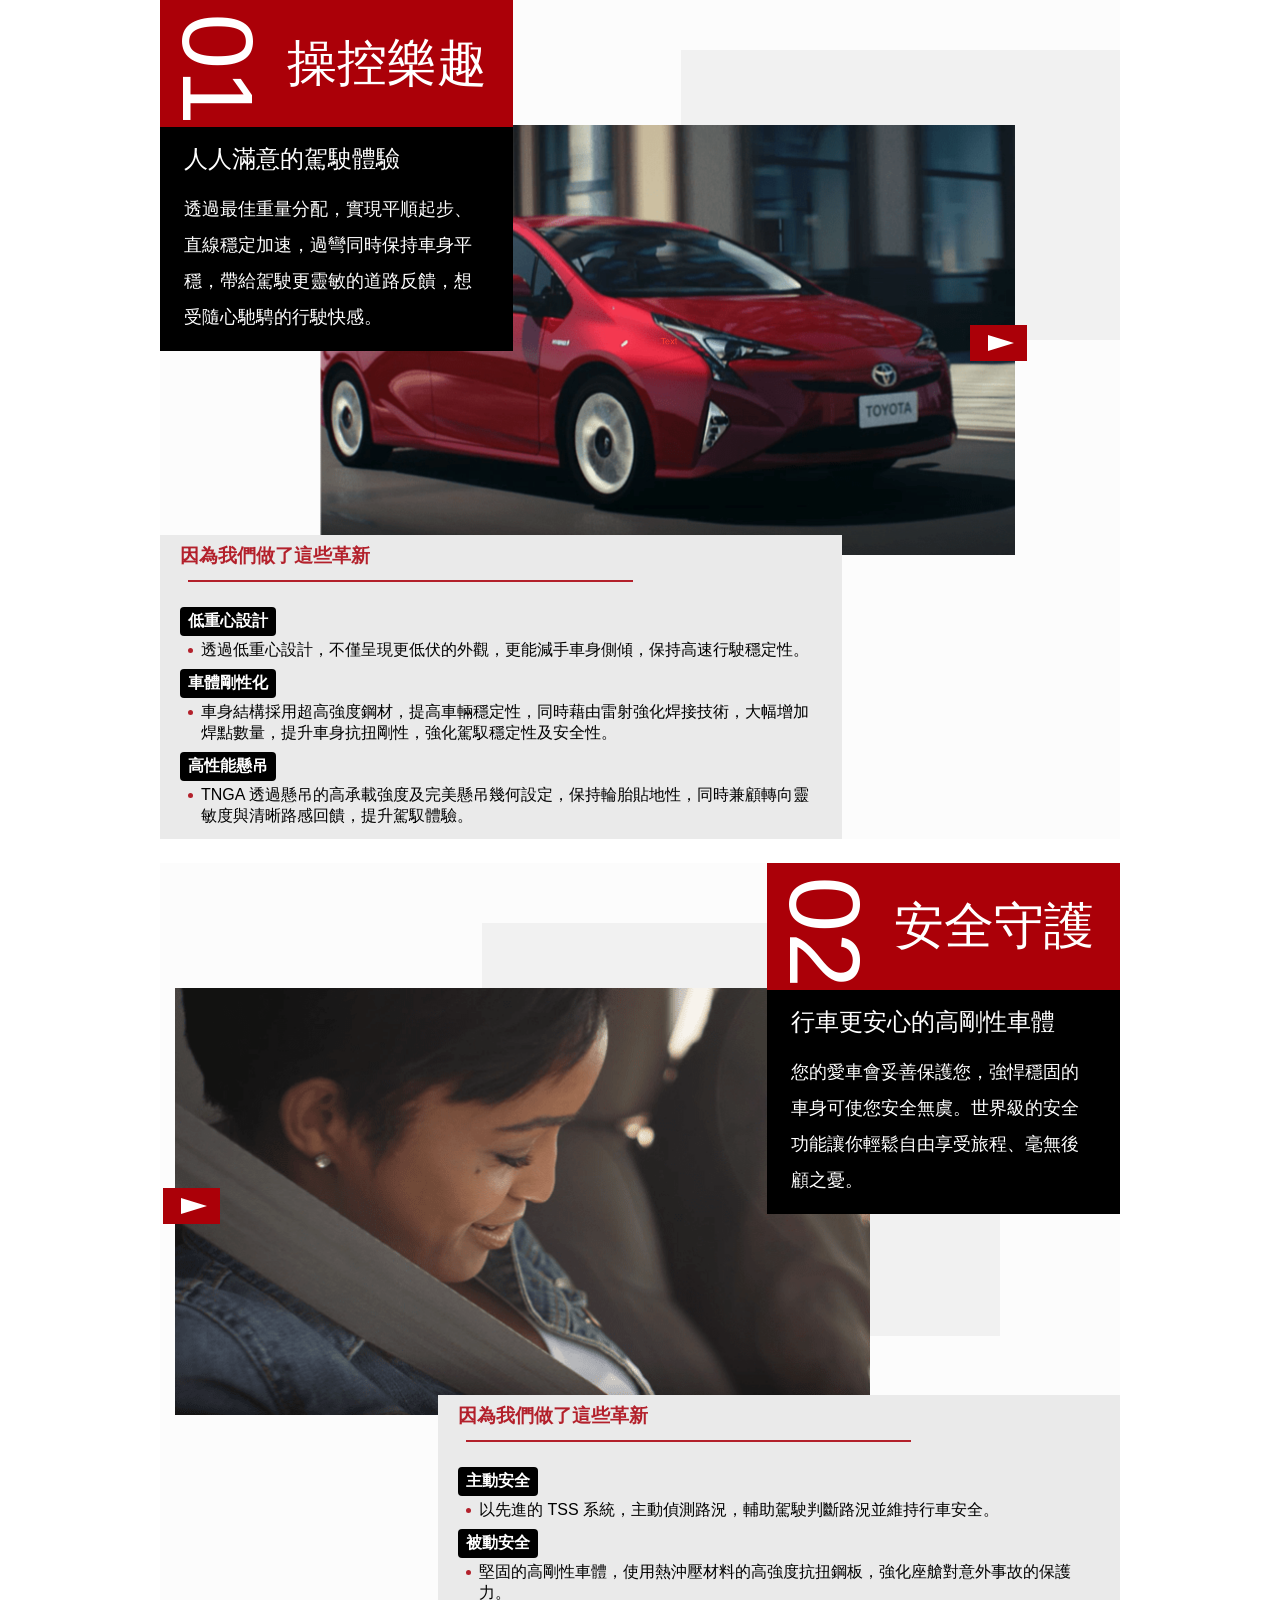
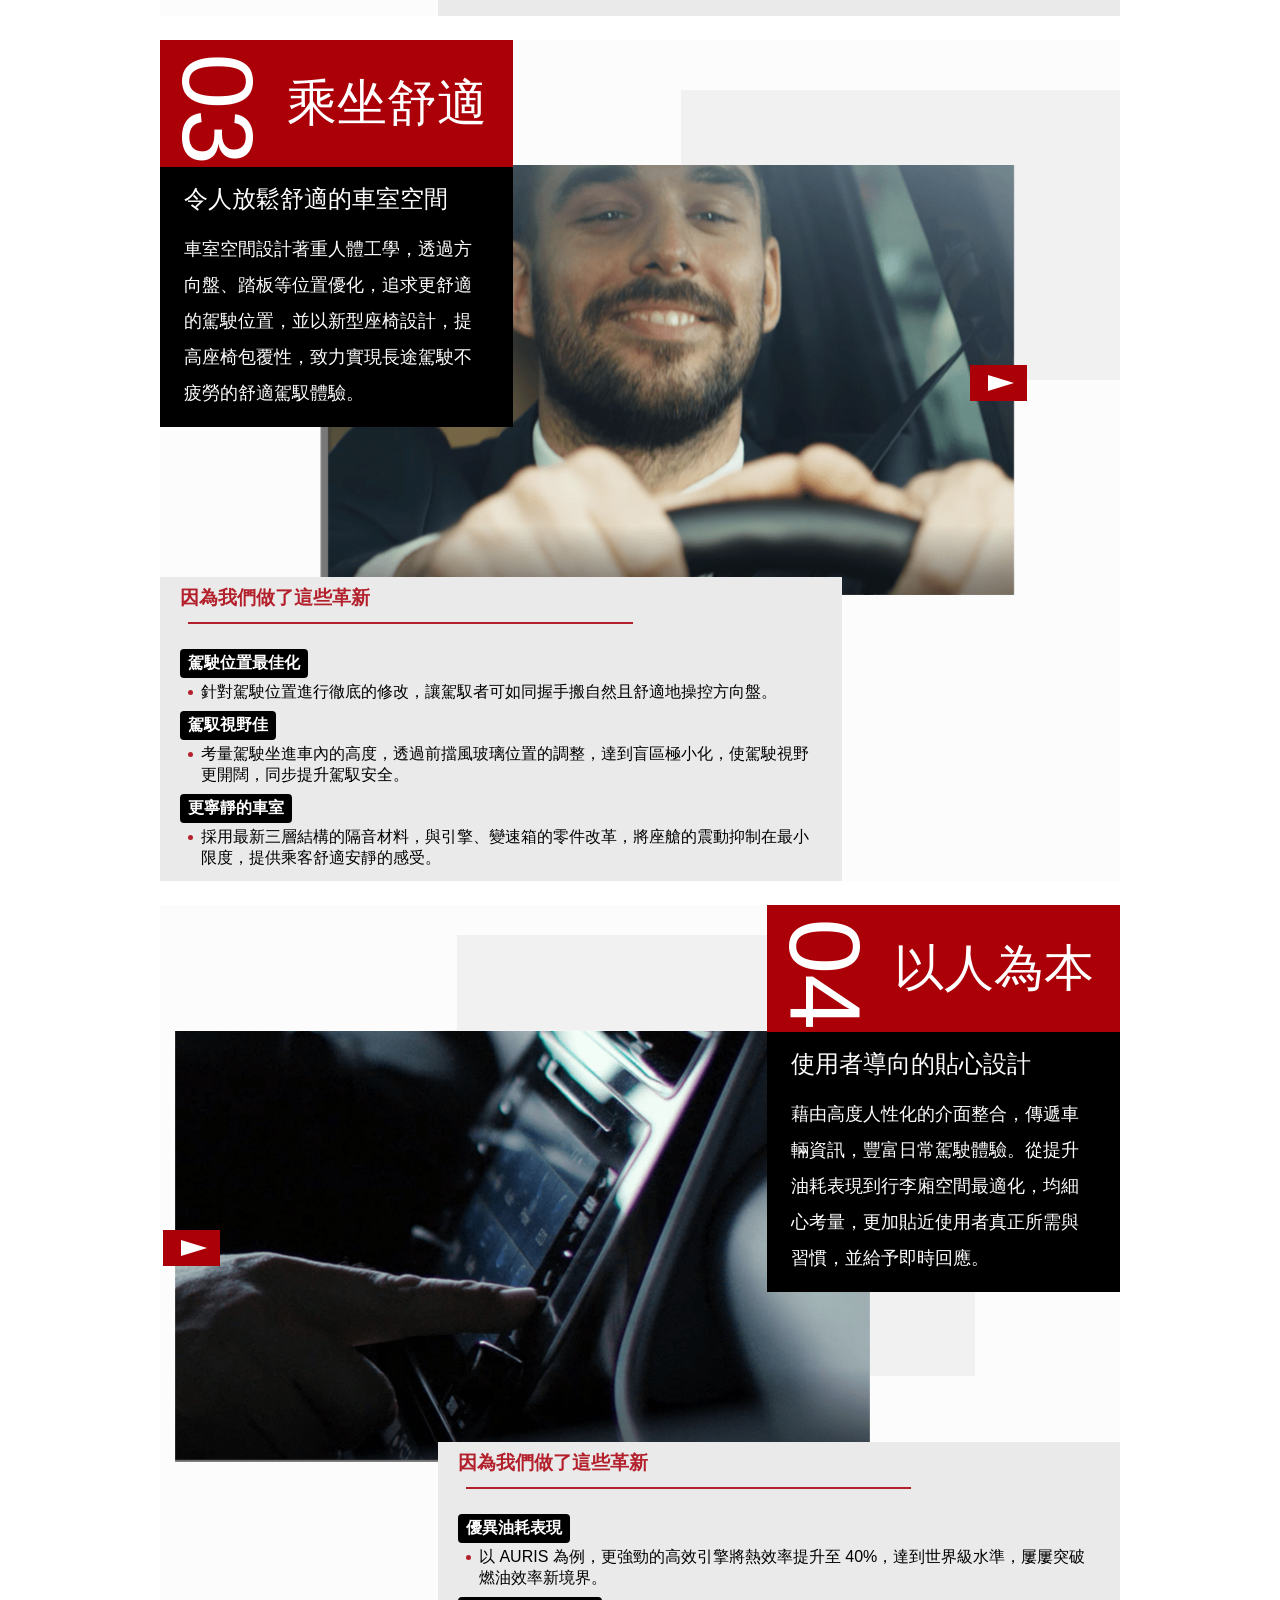
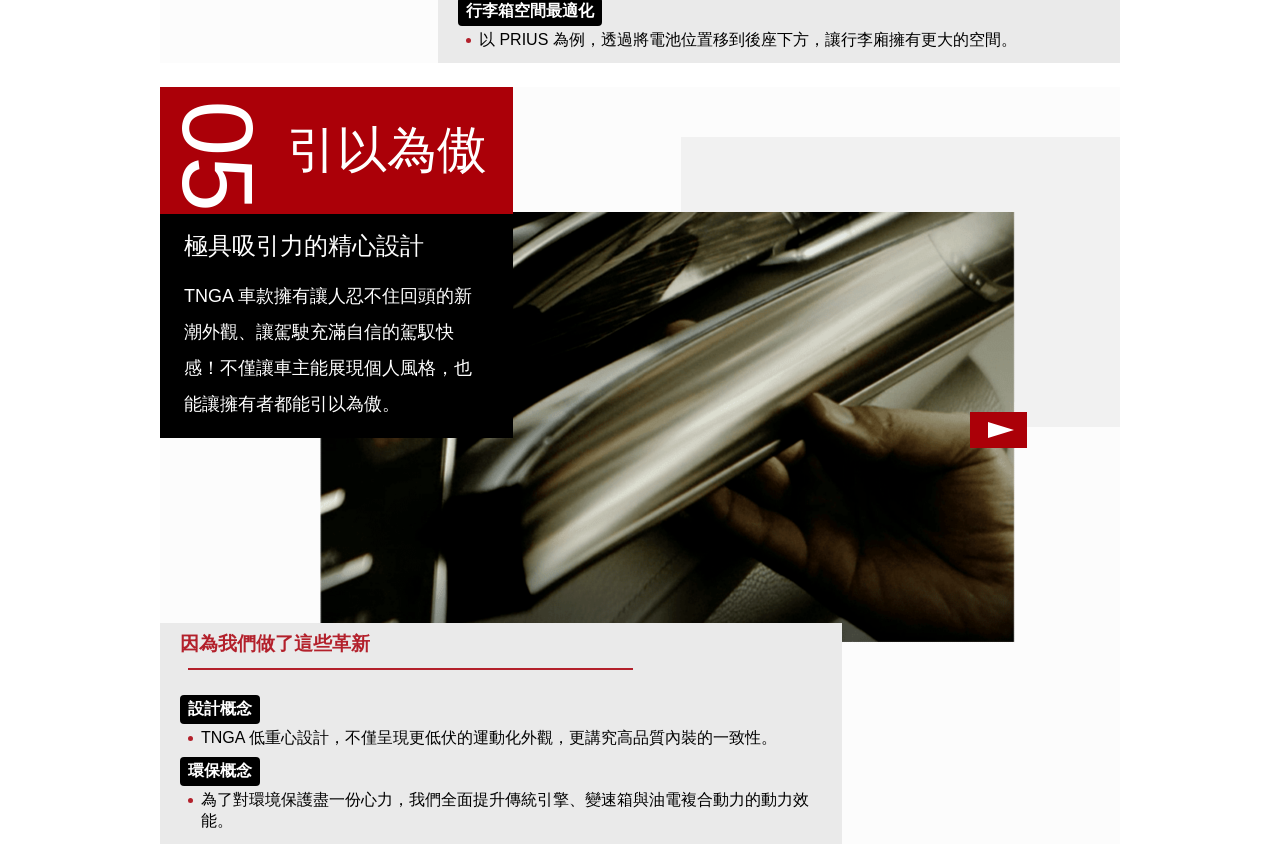
==== index-flex.html @ de4c3b97 "reduce css code" ====
<!DOCTYPE html>
<html lang="en">

<head>
  <meta charset="UTF-8">
  <meta name="viewport" content="width=device-width, initial-scale=1.0">
  <title>Document</title>
  <link rel="stylesheet" href="css/style-flex.css">
</head>

<body>

  <!-- section 01 -->
  <div class="wrap">
    <div class="info">
      <div class="main-title">
        <span>01</span>
        <span>操控樂趣</span>
      </div>

      <div class="main-desc">
        <span>人人滿意的駕駛體驗</span>
        <p>透過最佳重量分配，實現平順起步、直線穩定加速，過彎同時保持車身平穩，帶給駕駛更靈敏的道路反饋，想受隨心馳騁的行駛快感。</p>
      </div>
    </div>


    <div class="color-block"></div>


    <div class="movie">
      <img src="images/car01.png" alt="">
      <div class="play-button">
        <div class="play-icon"></div>
      </div>
    </div>


    <div class="revolution">
      <div class="container">
        <div class="revolution-title">
          <h3>因為我們做了這些革新</h3>
        </div>

        <div class="special-point">
          <div class="special-title">
            <h4>低重心設計</h4>
            <div class="item">
              <div class="list-point">
                <div></div>
              </div>
              <p>透過低重心設計，不僅呈現更低伏的外觀，更能減手車身側傾，保持高速行駛穩定性。</p>
            </div>
          </div>
        </div>

        <div class="special-point">
          <div class="special-title">
            <h4>車體剛性化</h4>
            <div class="item">
              <div class="list-point point">
                <div></div>
              </div>
              <p>車身結構採用超高強度鋼材，提高車輛穩定性，同時藉由雷射強化焊接技術，大幅增加焊點數量，提升車身抗扭剛性，強化駕馭穩定性及安全性。</p>
            </div>
          </div>
        </div>

        <div class="special-point">
          <div class="special-title">
            <h4>高性能懸吊</h4>
            <div class="item">
              <div class="list-point">
                <div></div>
              </div>
              <p>TNGA 透過懸吊的高承載強度及完美懸吊幾何設定，保持輪胎貼地性，同時兼顧轉向靈敏度與清晰路感回饋，提升駕馭體驗。</p>
            </div>
          </div>
        </div>
      </div>

    </div>
  </div>

  <!-- section 02 -->
  <div class="wrap wrap-oppisite">
    <div class="info">
      <div class="main-title">
        <span>02</span>
        <span>安全守護</span>
      </div>

      <div class="main-desc">
        <span>行車更安心的高剛性車體</span>
        <p>您的愛車會妥善保護您，強悍穩固的車身可使您安全無虞。世界級的安全功能讓你輕鬆自由享受旅程、毫無後顧之憂。</p>
      </div>
    </div>

    <div class="color-block"></div>

    <div class="movie">
      <img src="images/car02.png" alt="">
      <div class="play-button">
        <div class="play-icon"></div>
      </div>
    </div>

    <div class="revolution">
      <div class="container">
        <div class="revolution-title">
          <h3>因為我們做了這些革新</h3>
        </div>

        <div class="special-point">
          <div class="special-title">
            <h4>主動安全</h4>
            <div class="item">
              <div class="list-point">
                <div></div>
              </div>
              <p>以先進的 TSS 系統，主動偵測路況，輔助駕駛判斷路況並維持行車安全。</p>
            </div>
          </div>
        </div>

        <div class="special-point">
          <div class="special-title">
            <h4>被動安全</h4>
            <div class="item">
              <div class="list-point point">
                <div></div>
              </div>
              <p>堅固的高剛性車體，使用熱沖壓材料的高強度抗扭鋼板，強化座艙對意外事故的保護力。</p>
            </div>
          </div>
        </div>

      </div>

    </div>
  </div>

  <!-- section 03 -->
  <div class="wrap">
    <div class="info">
      <div class="main-title">
        <span>03</span>
        <span>乘坐舒適</span>
      </div>

      <div class="main-desc">
        <span>令人放鬆舒適的車室空間</span>
        <p>車室空間設計著重人體工學，透過方向盤、踏板等位置優化，追求更舒適的駕駛位置，並以新型座椅設計，提高座椅包覆性，致力實現長途駕駛不疲勞的舒適駕馭體驗。</p>
      </div>
    </div>


    <div class="color-block"></div>


    <div class="movie section3">
      <img src="images/car03.png" alt="">
      <div class="play-button">
        <div class="play-icon"></div>
      </div>
    </div>


    <div class="revolution">
      <div class="container">
        <div class="revolution-title">
          <h3>因為我們做了這些革新</h3>
        </div>

        <div class="special-point">
          <div class="special-title">
            <h4>駕駛位置最佳化</h4>
            <div class="item">
              <div class="list-point">
                <div></div>
              </div>
              <p>針對駕駛位置進行徹底的修改，讓駕馭者可如同握手搬自然且舒適地操控方向盤。</p>
            </div>
          </div>
        </div>

        <div class="special-point">
          <div class="special-title">
            <h4>駕馭視野佳</h4>
            <div class="item">
              <div class="list-point point">
                <div></div>
              </div>
              <p>考量駕駛坐進車內的高度，透過前擋風玻璃位置的調整，達到盲區極小化，使駕駛視野更開闊，同步提升駕馭安全。</p>
            </div>
          </div>
        </div>

        <div class="special-point">
          <div class="special-title">
            <h4>更寧靜的車室</h4>
            <div class="item">
              <div class="list-point">
                <div></div>
              </div>
              <p>採用最新三層結構的隔音材料，與引擎、變速箱的零件改革，將座艙的震動抑制在最小限度，提供乘客舒適安靜的感受。</p>
            </div>
          </div>
        </div>
      </div>

    </div>
  </div>

  <!-- section 04 -->
  <div class="wrap wrap-oppisite">
    <div class="info">
      <div class="main-title">
        <span>04</span>
        <span>以人為本</span>
      </div>

      <div class="main-desc">
        <span>使用者導向的貼心設計</span>
        <p>藉由高度人性化的介面整合，傳遞車輛資訊，豐富日常駕駛體驗。從提升油耗表現到行李廂空間最適化，均細心考量，更加貼近使用者真正所需與習慣，並給予即時回應。</p>
      </div>
    </div>


    <div class="color-block block4"></div>


    <div class="movie section4">
      <img src="images/car04.png" alt="">
      <div class="play-button">
        <div class="play-icon"></div>
      </div>
    </div>


    <div class="revolution">
      <div class="container">
        <div class="revolution-title">
          <h3>因為我們做了這些革新</h3>
        </div>

        <div class="special-point">
          <div class="special-title">
            <h4>優異油耗表現</h4>
            <div class="item">
              <div class="list-point">
                <div></div>
              </div>
              <p>以 AURIS 為例，更強勁的高效引擎將熱效率提升至 40%，達到世界級水準，屢屢突破燃油效率新境界。</p>
            </div>
          </div>
        </div>

        <div class="special-point">
          <div class="special-title">
            <h4>行李箱空間最適化</h4>
            <div class="item">
              <div class="list-point point">
                <div></div>
              </div>
              <p>以 PRIUS 為例，透過將電池位置移到後座下方，讓行李廂擁有更大的空間。</p>
            </div>
          </div>
        </div>

      </div>

    </div>
  </div>

  <!-- section 05 -->
  <div class="wrap">
    <div class="info">
      <div class="main-title">
        <span>05</span>
        <span>引以為傲</span>
      </div>

      <div class="main-desc">
        <span>極具吸引力的精心設計</span>
        <p>TNGA 車款擁有讓人忍不住回頭的新潮外觀、讓駕駛充滿自信的駕馭快感！不僅讓車主能展現個人風格，也能讓擁有者都能引以為傲。</p>
      </div>
    </div>


    <div class="color-block"></div>


    <div class="movie">
      <img src="images/car05.png" alt="">
      <div class="play-button">
        <div class="play-icon"></div>
      </div>
    </div>


    <div class="revolution">
      <div class="container">
        <div class="revolution-title">
          <h3>因為我們做了這些革新</h3>
        </div>

        <div class="special-point">
          <div class="special-title">
            <h4>設計概念</h4>
            <div class="item">
              <div class="list-point">
                <div></div>
              </div>
              <p>TNGA 低重心設計，不僅呈現更低伏的運動化外觀，更講究高品質內裝的一致性。</p>
            </div>
          </div>
        </div>

        <div class="special-point">
          <div class="special-title">
            <h4>環保概念</h4>
            <div class="item">
              <div class="list-point point">
                <div></div>
              </div>
              <p>為了對環境保護盡一份心力，我們全面提升傳統引擎、變速箱與油電複合動力的動力效能。</p>
            </div>
          </div>
        </div>

      </div>

    </div>
  </div>

</body>

</html>
---- css/style-flex.css ----
/* General Settings */

* {
  margin: 0;
  padding: 0;
  list-style: none;
  font-family: 'Noto Sans TC', sans-serif;
}

.wrap {
  width: 100%;
  max-width: 960px;
  margin: auto;
  display: flex;
  flex-direction: column;
  position: relative;
  background-color: rgb(252, 252, 252);
  margin-bottom: 24px;
}

.info {
  width: 353px;
  background-color: #000;
  z-index: 1;
  color: #fff;
}

.main-title {
  width: 100%;
  height: 33%;
  background-color: rgb(171, 0, 8);
  display: flex;
  justify-content: flex-end;
}

.main-title span:nth-child(1) {
  align-self: flex-end;
  font-size: 100px;
  line-height: 100px;
  font-weight: 100;
  flex-grow: 1;
  transform: rotate(90deg);
  padding-top: 5px;
}

.main-title span:nth-child(2) {
  padding: 30px 5px;
  font-size: 50px;
  font-weight: 100;
  flex-grow: 2;
}

.main-desc {
  color: #fff;
  padding: 8px 16px;
}

.main-desc span {
  display: block;
  font-size: 24px;
  font-weight: 200;
  padding: 8px 8px;
}

.main-desc p {
  font-size: 18px;
  line-height: 2;
  font-weight: 100;
  padding: 8px 8px;
}

.movie .play-icon {
  width: 0;
  height: 0;
  margin-left: 18px;
  border-top: 8px solid transparent;
  border-left: 26px solid #fff;
  border-bottom: 8px solid transparent;
}

.color-block {
  width: 439px;
  height: 290px;
  background-color: rgb(241, 241, 241);
  position: absolute;
}

.movie {
  width: 695px;
  z-index: 0;
  position: relative;
}

.movie img {
  width: 100%;
}

.play-button {
  width: 57px;
  height: 36px;
  background-color: rgb(171, 0, 8);
  position: absolute;
  display: flex;
  align-items: center;
  top: 200px;
}

.revolution {
  width: 682px;
  background-color: rgb(234, 234, 234);
  margin-top: -24px;
  z-index: 1;
}

.revolution .container {
  padding: 8px 20px;
}

.revolution h3 {
  color: rgb(179, 32, 43);
  padding-bottom: 12px;
}

.revolution h3::after {
  content: '';
  display: inline-block;
  width: 445px;
  height: 2px;
  margin-left: 8px;
  margin-bottom: 4px;
  background-color: rgb(179, 32, 43);
}

.revolution .special-point {
  padding: 4px 0;
}

.revolution .item {
  padding-top: 4px;
  display: flex;
  justify-content: flex-start;
  align-items: flex-start;
}

.revolution .list-point div {
  width: 5px;
  height: 5px;
  border-radius: 50%;
  background-color: rgb(179, 32, 43);
  align-self: start;
  margin: 8px 8px;
}

.revolution h4 {
  display: inline-block;
  padding: 4px 8px;
  border-radius: 4px;
  color: #fff;
  background-color: #000;
}


/* left site */
.wrap .color-block {
  right: 0;
  top: 50px;
}

.wrap .movie {
  margin-left: 160px;
  margin-top: -226px;
}

.wrap .movie .play-button {
  right: -12px;
}

/* right side */
.wrap-oppisite {
  align-items: flex-end;
  flex-direction: column;
}

.wrap-oppisite .color-block {
  width: 518px;
  height: 413px;
  right: 120px;
  top: 60px;
}

.wrap-oppisite .movie {
  margin-top: -226px;
  margin-right: 250px;
}

.wrap-oppisite .play-button {
  left: -12px;
}

/* section 3 & 4 image position */
.wrap .section3, .wrap-oppisite .section4 {
  margin-top: -262px;
}

/* section 4 block position */
.wrap-oppisite .block4 {
  width: 518px;
  height: 441px;
  right: 145px;
  top: 30px;
}
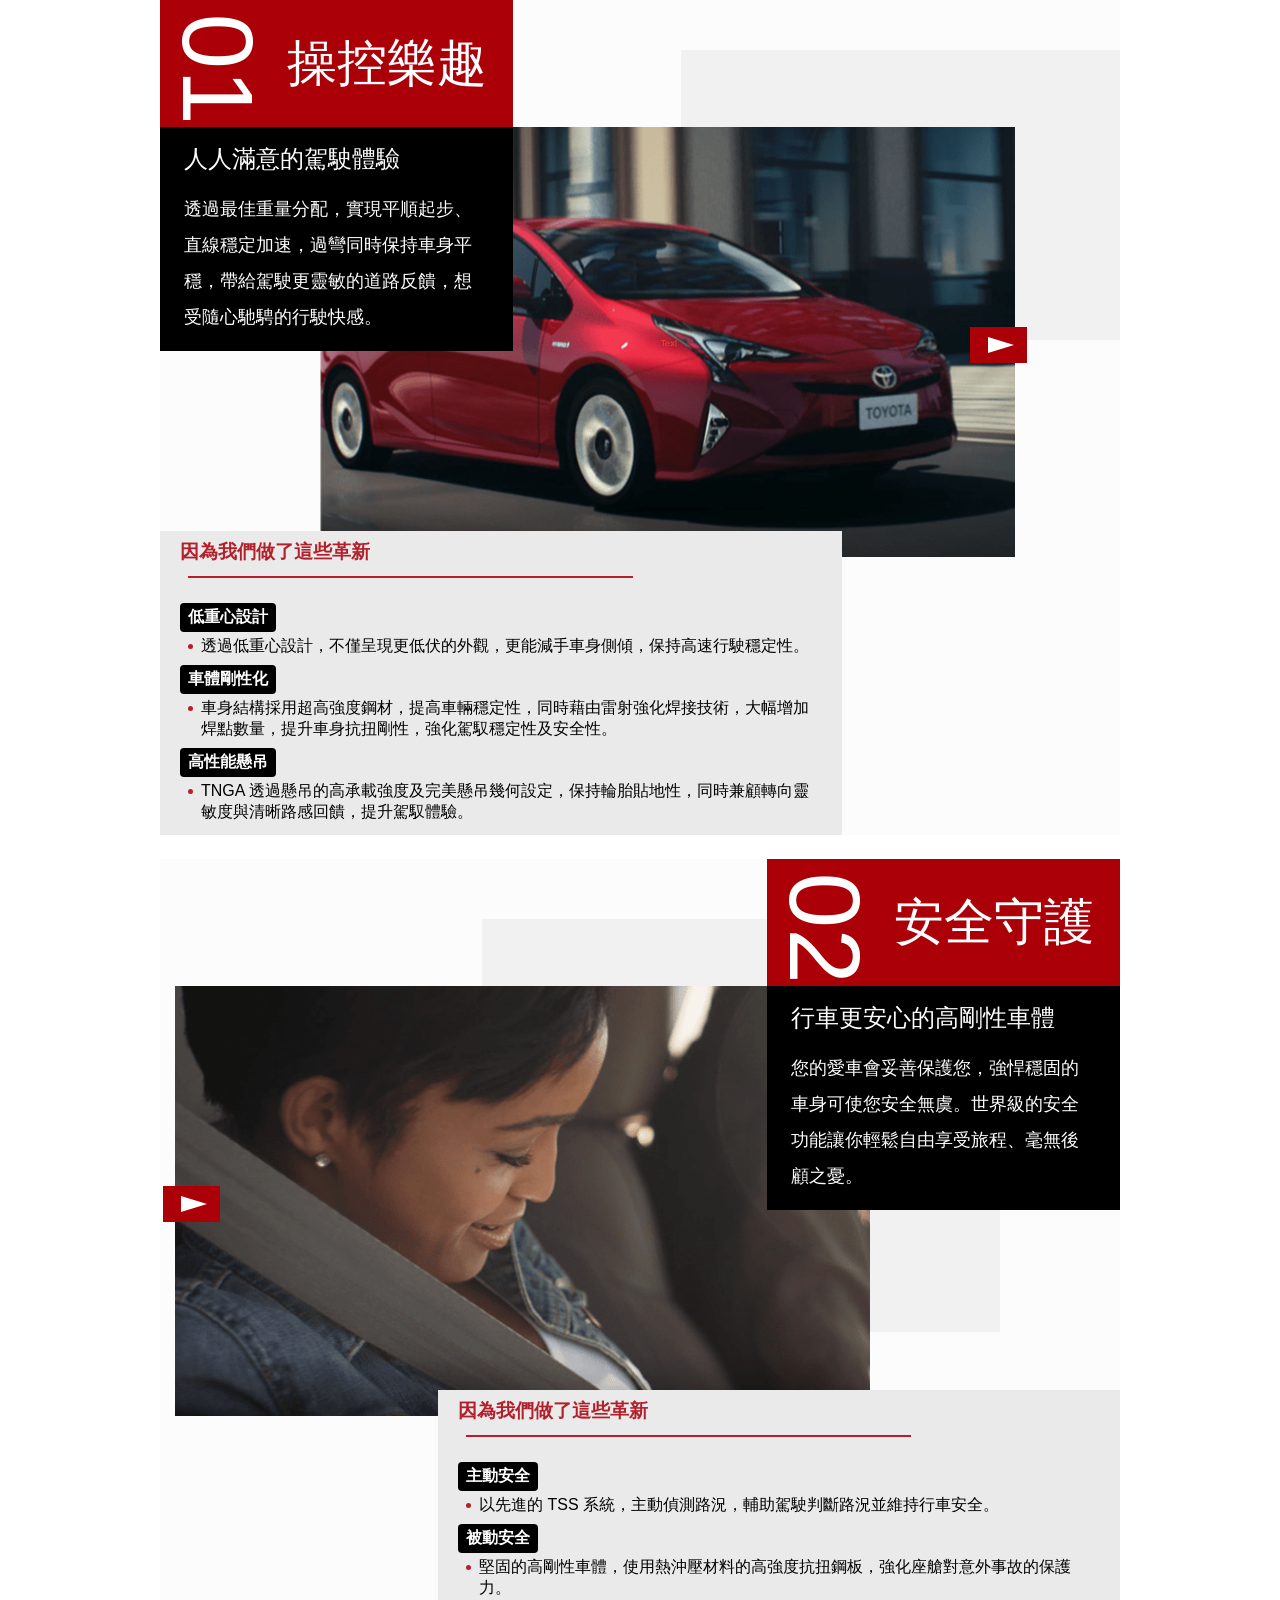
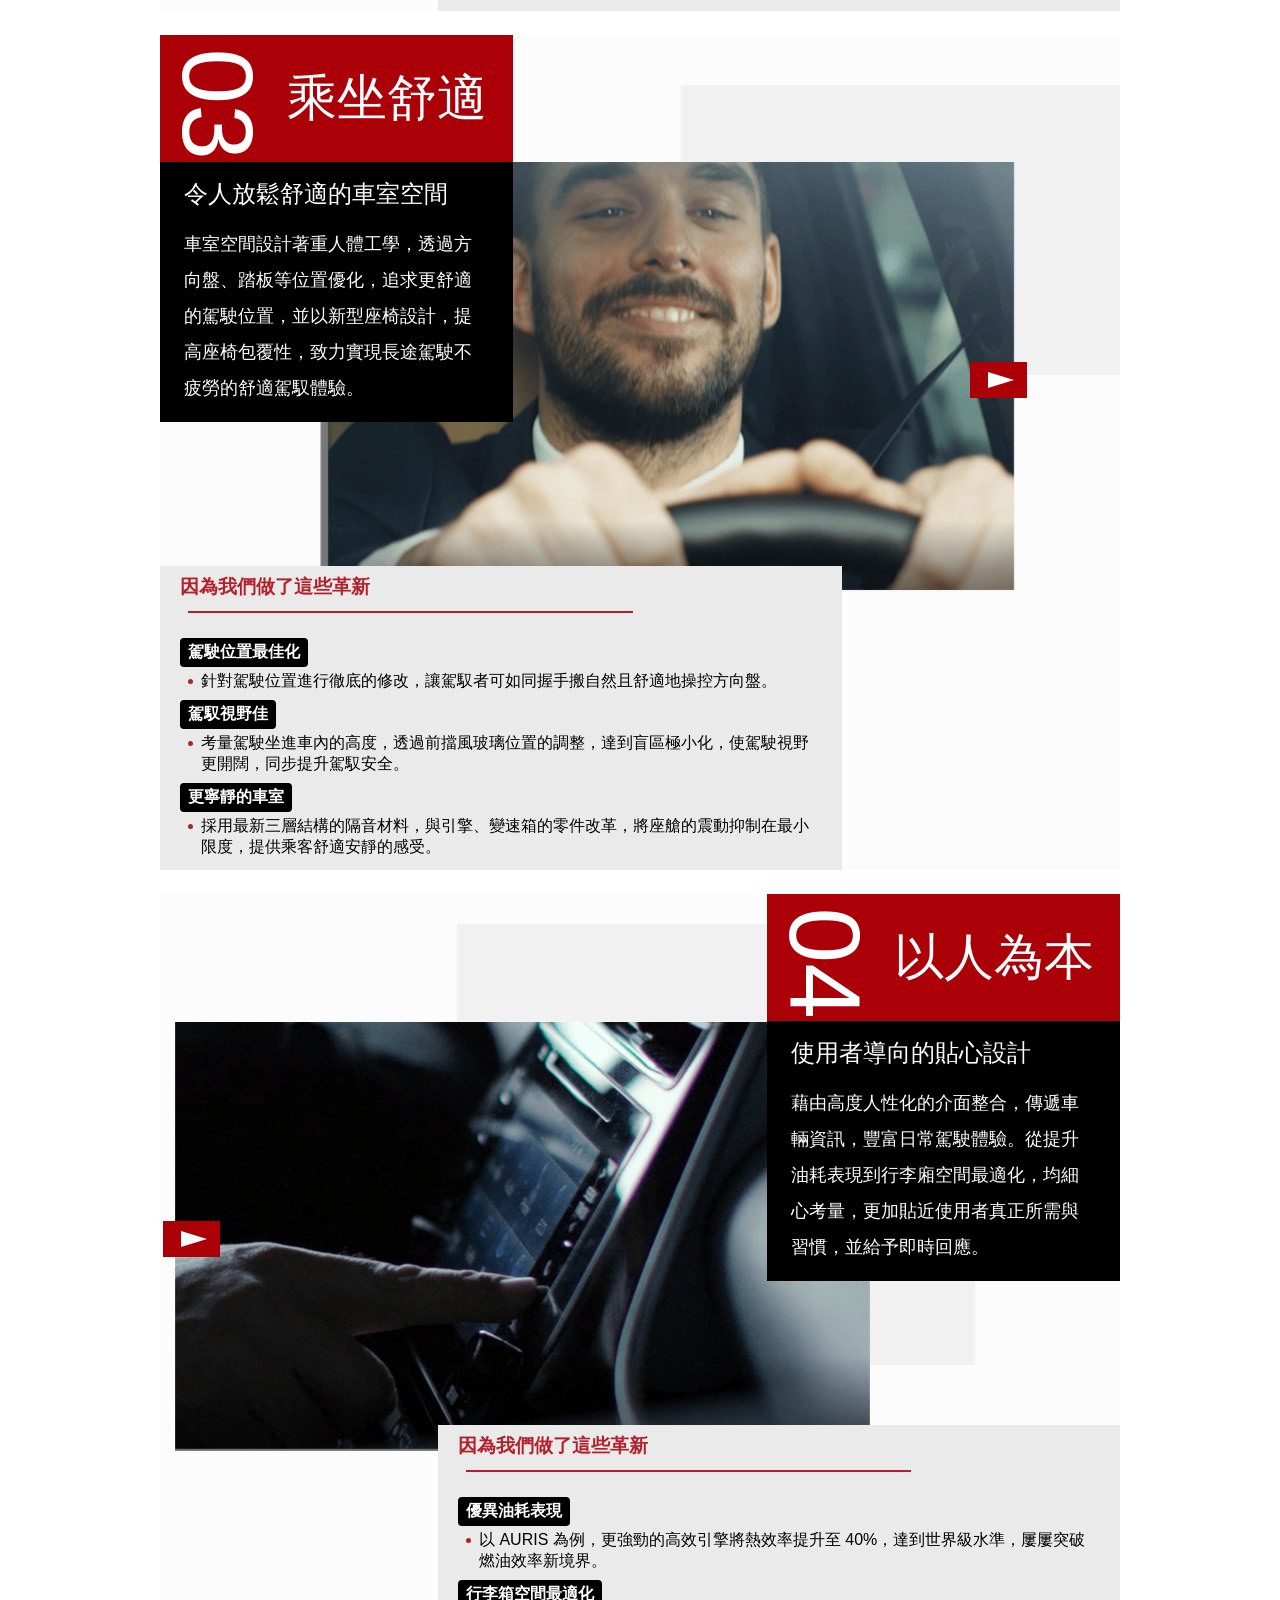
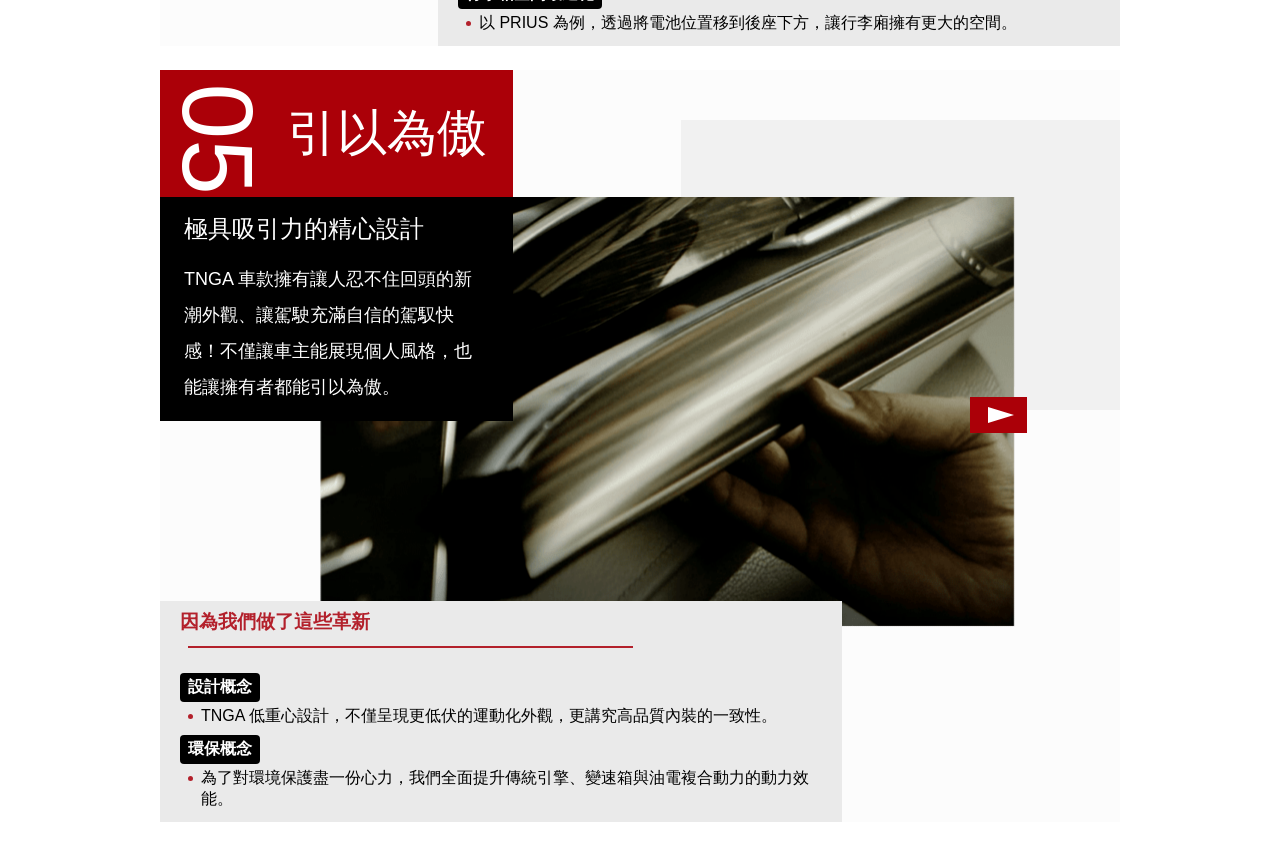
==== commit 72921602: "change main-desc div position" ====
--- a/index-flex.html
+++ b/index-flex.html
@@ -17,11 +17,6 @@
         <span>01</span>
         <span>操控樂趣</span>
       </div>
-
-      <div class="main-desc">
-        <span>人人滿意的駕駛體驗</span>
-        <p>透過最佳重量分配，實現平順起步、直線穩定加速，過彎同時保持車身平穩，帶給駕駛更靈敏的道路反饋，想受隨心馳騁的行駛快感。</p>
-      </div>
     </div>
 
 
@@ -35,6 +30,10 @@
       </div>
     </div>
 
+    <div class="main-desc">
+      <span>人人滿意的駕駛體驗</span>
+      <p>透過最佳重量分配，實現平順起步、直線穩定加速，過彎同時保持車身平穩，帶給駕駛更靈敏的道路反饋，想受隨心馳騁的行駛快感。</p>
+    </div>
 
     <div class="revolution">
       <div class="container">
@@ -89,11 +88,6 @@
         <span>02</span>
         <span>安全守護</span>
       </div>
-
-      <div class="main-desc">
-        <span>行車更安心的高剛性車體</span>
-        <p>您的愛車會妥善保護您，強悍穩固的車身可使您安全無虞。世界級的安全功能讓你輕鬆自由享受旅程、毫無後顧之憂。</p>
-      </div>
     </div>
 
     <div class="color-block"></div>
@@ -103,6 +97,11 @@
       <div class="play-button">
         <div class="play-icon"></div>
       </div>
+    </div>
+
+    <div class="main-desc">
+      <span>行車更安心的高剛性車體</span>
+      <p>您的愛車會妥善保護您，強悍穩固的車身可使您安全無虞。世界級的安全功能讓你輕鬆自由享受旅程、毫無後顧之憂。</p>
     </div>
 
     <div class="revolution">
@@ -148,25 +147,27 @@
         <span>乘坐舒適</span>
       </div>
 
-      <div class="main-desc">
-        <span>令人放鬆舒適的車室空間</span>
-        <p>車室空間設計著重人體工學，透過方向盤、踏板等位置優化，追求更舒適的駕駛位置，並以新型座椅設計，提高座椅包覆性，致力實現長途駕駛不疲勞的舒適駕馭體驗。</p>
-      </div>
+
     </div>
 
 
     <div class="color-block"></div>
 
 
-    <div class="movie section3">
+    <div class="movie">
       <img src="images/car03.png" alt="">
       <div class="play-button">
         <div class="play-icon"></div>
       </div>
     </div>
 
-
-    <div class="revolution">
+    <div class="main-desc">
+      <span>令人放鬆舒適的車室空間</span>
+      <p>車室空間設計著重人體工學，透過方向盤、踏板等位置優化，追求更舒適的駕駛位置，並以新型座椅設計，提高座椅包覆性，致力實現長途駕駛不疲勞的舒適駕馭體驗。</p>
+    </div>
+
+
+    <div class="revolution section3">
       <div class="container">
         <div class="revolution-title">
           <h3>因為我們做了這些革新</h3>
@@ -220,25 +221,25 @@
         <span>以人為本</span>
       </div>
 
-      <div class="main-desc">
-        <span>使用者導向的貼心設計</span>
-        <p>藉由高度人性化的介面整合，傳遞車輛資訊，豐富日常駕駛體驗。從提升油耗表現到行李廂空間最適化，均細心考量，更加貼近使用者真正所需與習慣，並給予即時回應。</p>
-      </div>
+
     </div>
 
 
     <div class="color-block block4"></div>
 
 
-    <div class="movie section4">
+    <div class="movie">
       <img src="images/car04.png" alt="">
       <div class="play-button">
         <div class="play-icon"></div>
       </div>
     </div>
-
-
-    <div class="revolution">
+    <div class="main-desc">
+      <span>使用者導向的貼心設計</span>
+      <p>藉由高度人性化的介面整合，傳遞車輛資訊，豐富日常駕駛體驗。從提升油耗表現到行李廂空間最適化，均細心考量，更加貼近使用者真正所需與習慣，並給予即時回應。</p>
+    </div>
+
+    <div class="revolution section4">
       <div class="container">
         <div class="revolution-title">
           <h3>因為我們做了這些革新</h3>
@@ -281,10 +282,7 @@
         <span>引以為傲</span>
       </div>
 
-      <div class="main-desc">
-        <span>極具吸引力的精心設計</span>
-        <p>TNGA 車款擁有讓人忍不住回頭的新潮外觀、讓駕駛充滿自信的駕馭快感！不僅讓車主能展現個人風格，也能讓擁有者都能引以為傲。</p>
-      </div>
+
     </div>
 
 
@@ -298,6 +296,10 @@
       </div>
     </div>
 
+    <div class="main-desc">
+      <span>極具吸引力的精心設計</span>
+      <p>TNGA 車款擁有讓人忍不住回頭的新潮外觀、讓駕駛充滿自信的駕馭快感！不僅讓車主能展現個人風格，也能讓擁有者都能引以為傲。</p>
+    </div>
 
     <div class="revolution">
       <div class="container">
--- a/css/style-flex.css
+++ b/css/style-flex.css
@@ -26,8 +26,6 @@
 }
 
 .main-title {
-  width: 100%;
-  height: 33%;
   background-color: rgb(171, 0, 8);
   display: flex;
   justify-content: flex-end;
@@ -51,8 +49,12 @@
 }
 
 .main-desc {
+  width: 321px;
+  background-color: #000;
   color: #fff;
   padding: 8px 16px;
+  margin-top: -434px;
+  z-index: 1;
 }
 
 .main-desc span {
@@ -93,6 +95,7 @@
 
 .movie img {
   width: 100%;
+  height: 430px;
 }
 
 .play-button {
@@ -108,7 +111,7 @@
 .revolution {
   width: 682px;
   background-color: rgb(234, 234, 234);
-  margin-top: -24px;
+  margin-top: 180px;
   z-index: 1;
 }
 
@@ -168,7 +171,6 @@
 
 .wrap .movie {
   margin-left: 160px;
-  margin-top: -226px;
 }
 
 .wrap .movie .play-button {
@@ -189,7 +191,6 @@
 }
 
 .wrap-oppisite .movie {
-  margin-top: -226px;
   margin-right: 250px;
 }
 
@@ -197,9 +198,9 @@
   left: -12px;
 }
 
-/* section 3 & 4 image position */
+/* section 3, 4, revolution block */
 .wrap .section3, .wrap-oppisite .section4 {
-  margin-top: -262px;
+  margin-top: 144px;
 }
 
 /* section 4 block position */
